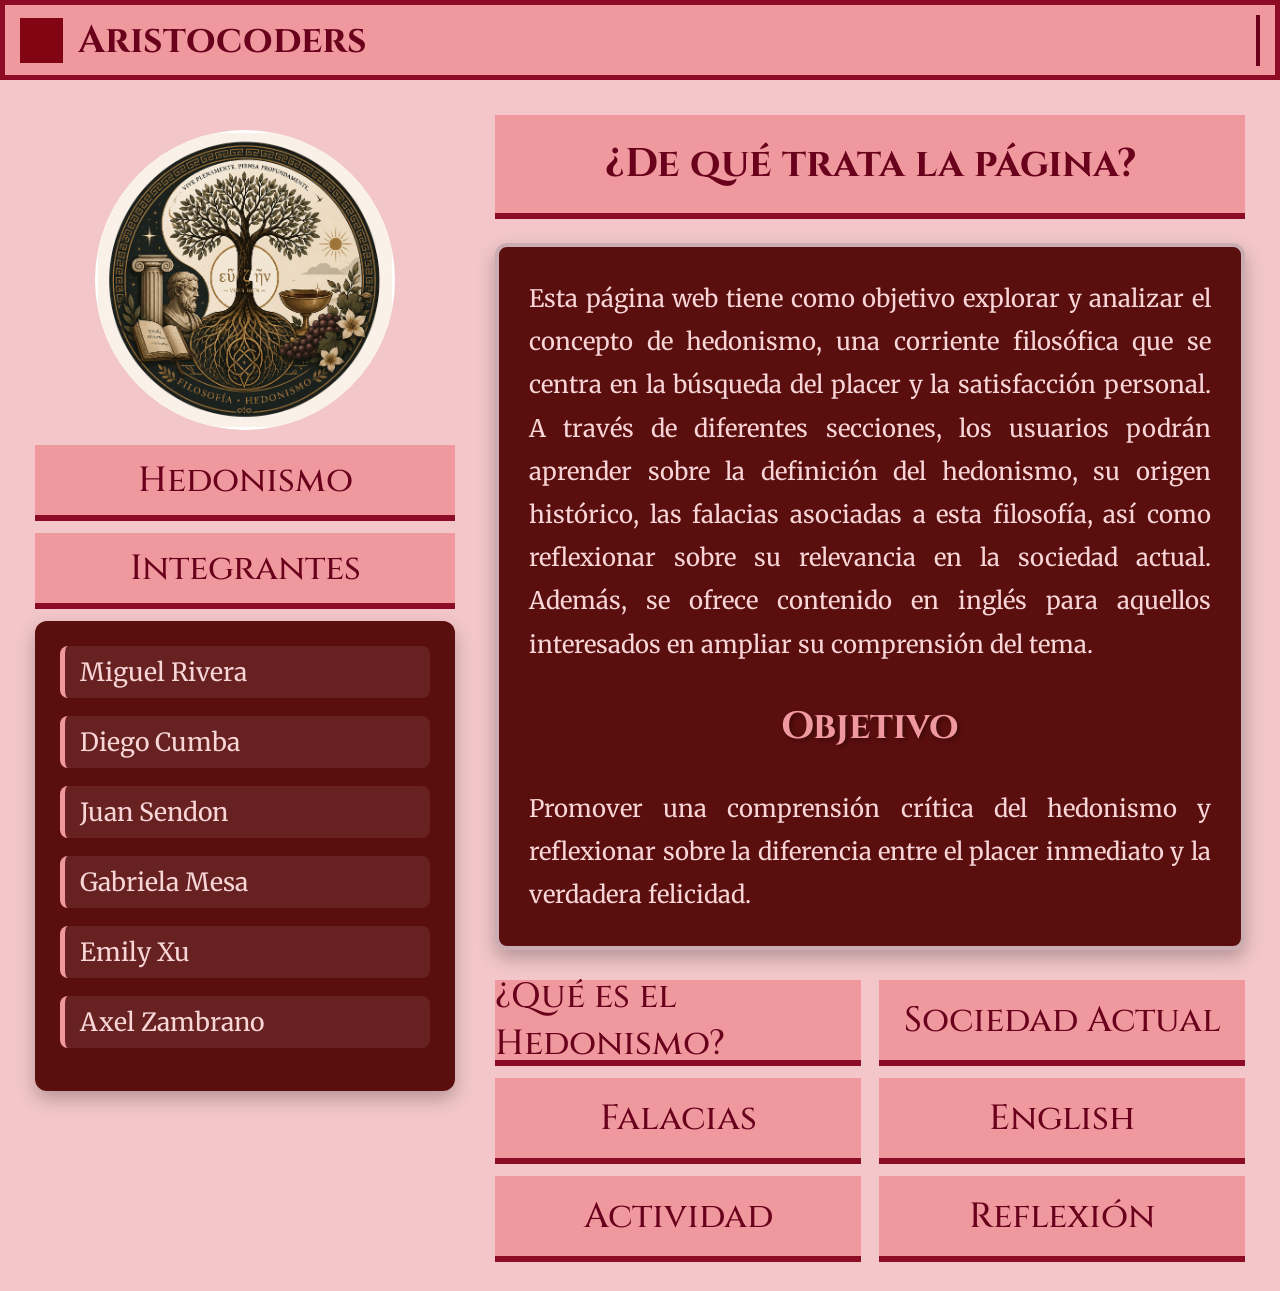
==== docs/index.html @ b68eaf39 "Cmabios" ====
<!DOCTYPE html>
<html lang="es">
<head>
<link href="https://fonts.googleapis.com/css2?family=Cinzel:wght@500;700&family=Merriweather:wght@300;400;700&display=swap" rel="stylesheet">
<meta charset="UTF-8">
<meta name="viewport" content="width=device-width, initial-scale=1.0">

<title>Pagina Web</title>

<link rel="stylesheet" href="../CSS/main.css">

</head>

<body>

    <div id="intro">

    <div class="libro">

        <div class="tapa tapaIzquierda"></div>

        <div class="hoja"></div>

        <div class="tapa tapaDerecha"></div>

    </div>

</div>

<div id="pagina">

<header>

<div class="cuadrito"></div>

<h1 class="escribir">

Aristocoders
</h1>

</header>

<div class="contenedor">

    <aside class="izquierda">

    <div class="logo">
        <img src="../Imagenes/Imagen3.png" alt="Logo">
    </div>

    <button class="btn">
        Hedonismo
    </button>

        <button class="btn">
            Integrantes
        </button>

        <div class="integrantes">

            <div>Miguel Rivera</div>
            <div>Diego Cumba</div>
            <div>Juan Sendon</div>
            <div>Gabriela Mesa</div>
            <div>Emily Xu</div>
            <div>Axel Zambrano</div>



        </div>

    </aside>

    <section class="derecha">

        <h3 class="titulo">
    ¿De qué trata la página?
</h3>


        <div class="descripcion">
            
            <p>
                
                Esta página web tiene como objetivo explorar y analizar el concepto de hedonismo,
                 una corriente filosófica que se centra en la búsqueda del placer y la satisfacción personal. 
                 A través de diferentes secciones, los usuarios podrán aprender sobre la definición del hedonismo,
                  su origen histórico, las falacias asociadas a esta filosofía, así como reflexionar sobre su relevancia 
                  en la sociedad actual. Además, se ofrece contenido en inglés para aquellos interesados en ampliar su 
                  comprensión del tema.
               
            </p>

            <br>

            <h3>Objetivo</h3>

            <br>

            <p>
                Promover una comprensión crítica del hedonismo y reflexionar sobre la diferencia entre el placer inmediato
                 y la verdadera felicidad.
            </p>

</div>

        <div class="opciones">
<a href="hedonismo.html" class="btn2">
    ¿Qué es el Hedonismo?
</a>

<a href="sociedad.html" class="btn2">
    Sociedad Actual
</a>

<a href="falacias.html" class="btn2">
    Falacias
</a>

<a href="english.html" class="btn2">
    English
</a>

<a href="actividad.html" class="btn2">
    Actividad
</a>

<a href="reflexion.html" class="btn2">
    Reflexión
</a>

        </div>

   </section>

</div>

</div>

</body>
</html>
---- CSS/main.css ----
@import url("RESET GENERAL.css");
@import url("TIPOGRAFÍAS.css");
@import url("HEADER.css");
@import url("LAYOUT.css");
@import url("LOGO.css");
@import url("BOTONES.css");
@import url("INTEGRANTES.css");
@import url("DESCRIPCIÓN.css");
@import url("ANIMACIONES.css");
@import url("RESPONSIVE.css");
@import url("PÁGINA HEDONISMO.css");
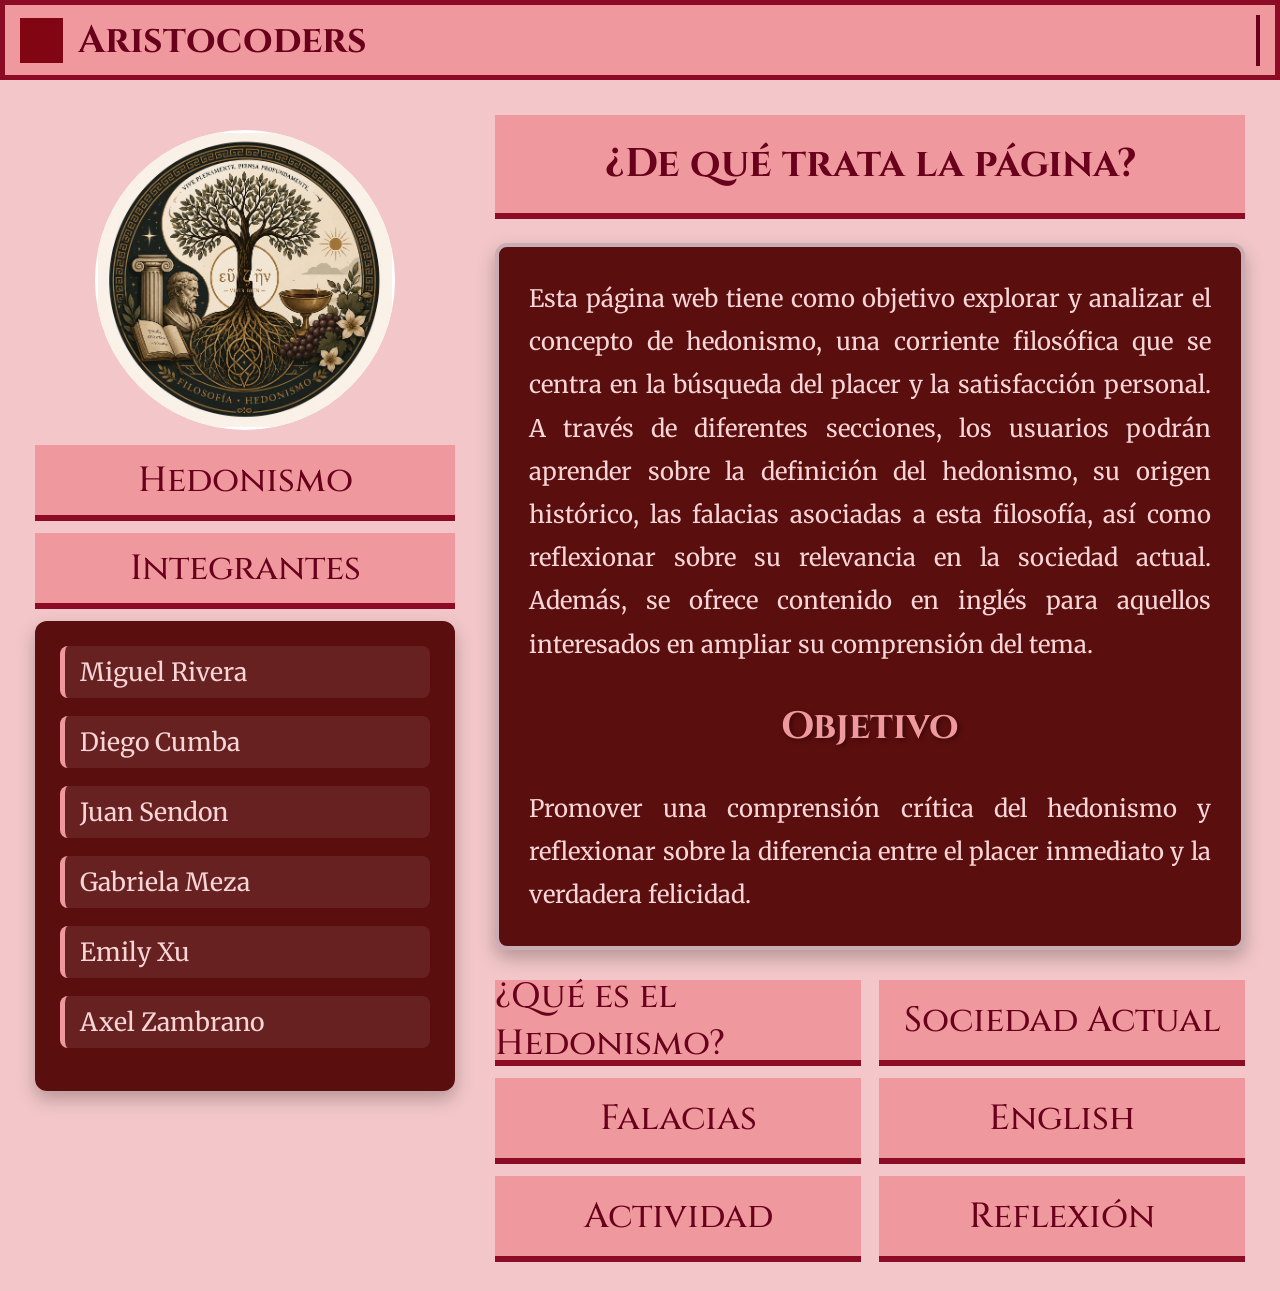
==== commit 790af25b: "Update index.html" ====
--- a/docs/index.html
+++ b/docs/index.html
@@ -7,7 +7,7 @@
 
 <title>Pagina Web</title>
 
-<link rel="stylesheet" href="../CSS/main.css">
+<link rel="stylesheet" href="CSS/main.css">
 
 </head>
 
@@ -45,7 +45,7 @@
     <aside class="izquierda">
 
     <div class="logo">
-        <img src="../Imagenes/Imagen3.png" alt="Logo">
+        <img src="Imagenes/Imagen3.png" alt="Logo">
     </div>
 
     <button class="btn">
@@ -61,7 +61,7 @@
             <div>Miguel Rivera</div>
             <div>Diego Cumba</div>
             <div>Juan Sendon</div>
-            <div>Gabriela Mesa</div>
+            <div>Gabriela Meza</div>
             <div>Emily Xu</div>
             <div>Axel Zambrano</div>
 
--- a/docs/CSS/main.css
+++ b/docs/CSS/main.css
@@ -0,0 +1,11 @@
+@import url("RESET GENERAL.css");
+@import url("TIPOGRAFÍAS.css");
+@import url("HEADER.css");
+@import url("LAYOUT.css");
+@import url("LOGO.css");
+@import url("BOTONES.css");
+@import url("INTEGRANTES.css");
+@import url("DESCRIPCIÓN.css");
+@import url("ANIMACIONES.css");
+@import url("RESPONSIVE.css");
+@import url("PÁGINA HEDONISMO.css");
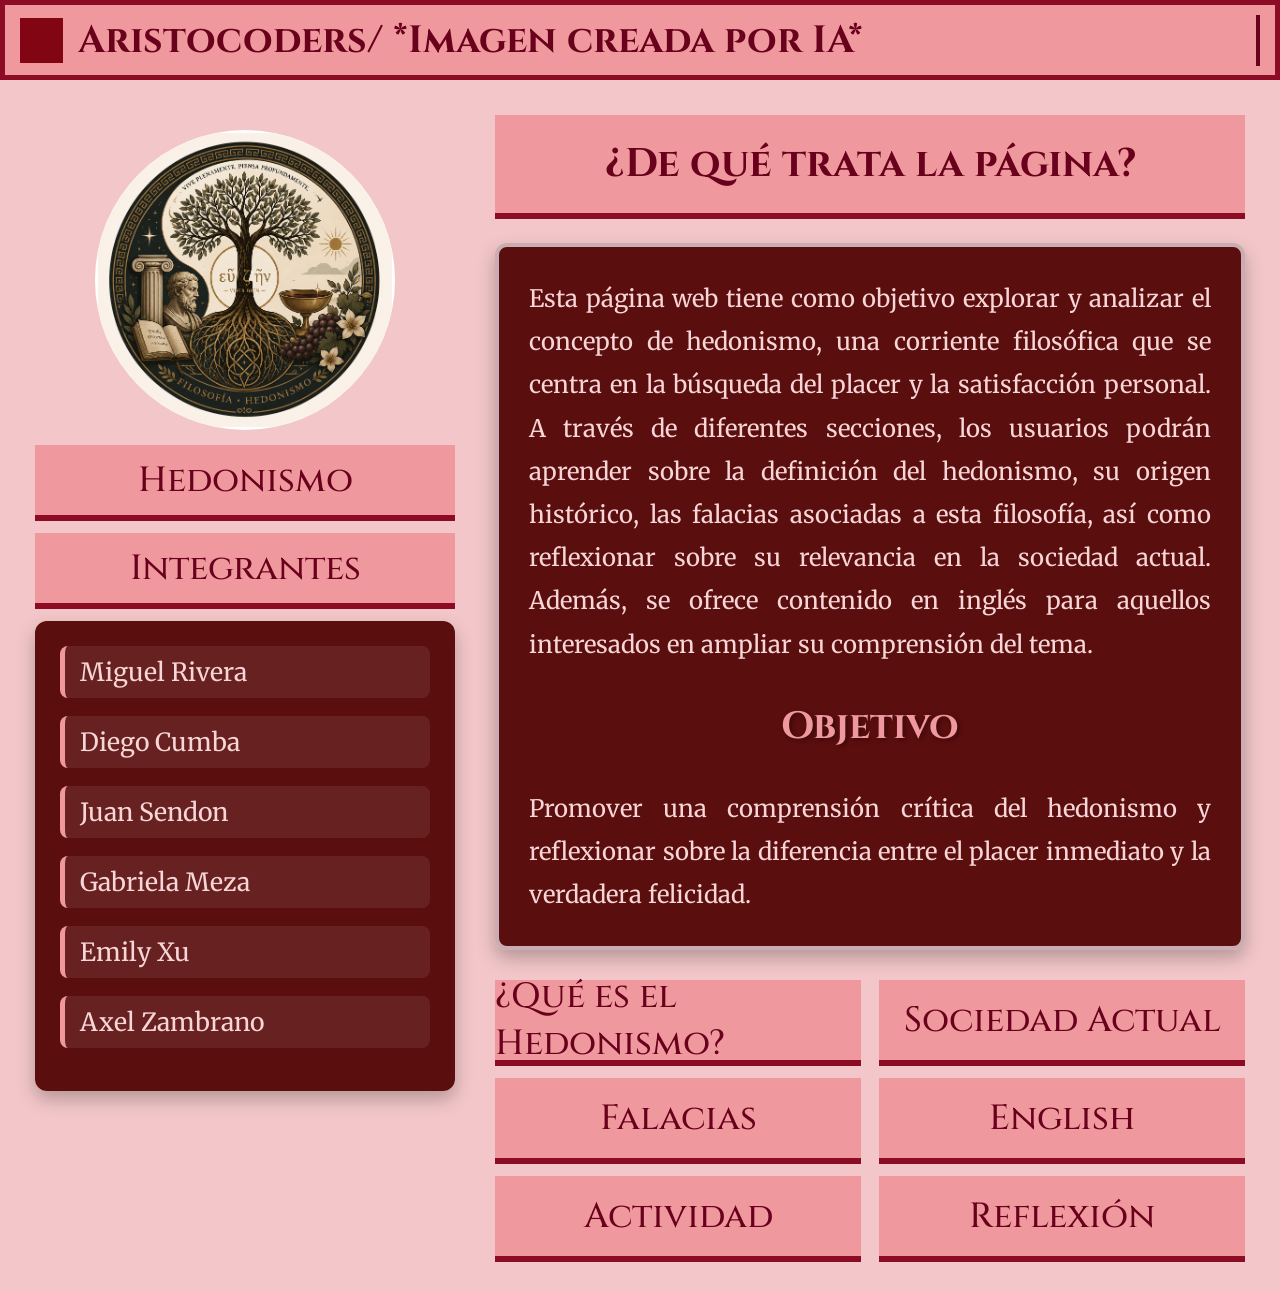
==== commit 5112423a: "Bibliografias" ====
--- a/docs/index.html
+++ b/docs/index.html
@@ -35,7 +35,7 @@
 
 <h1 class="escribir">
 
-Aristocoders
+Aristocoders/ *Imagen creada por IA*
 </h1>
 
 </header>
@@ -136,6 +136,21 @@
 </div>
 
 </div>
+<script>
+
+if(sessionStorage.getItem("introVista")){
+
+    document.body.classList.add("sinAnimacion");
+
+}
+
+else{
+
+    sessionStorage.setItem("introVista","si");
+
+}
+
+</script>
 
 </body>
 </html>
--- a/docs/CSS/main.css
+++ b/docs/CSS/main.css
@@ -8,4 +8,5 @@
 @import url("DESCRIPCIÓN.css");
 @import url("ANIMACIONES.css");
 @import url("RESPONSIVE.css");
-@import url("PÁGINA HEDONISMO.css");+@import url("PÁGINA HEDONISMO.css");
+
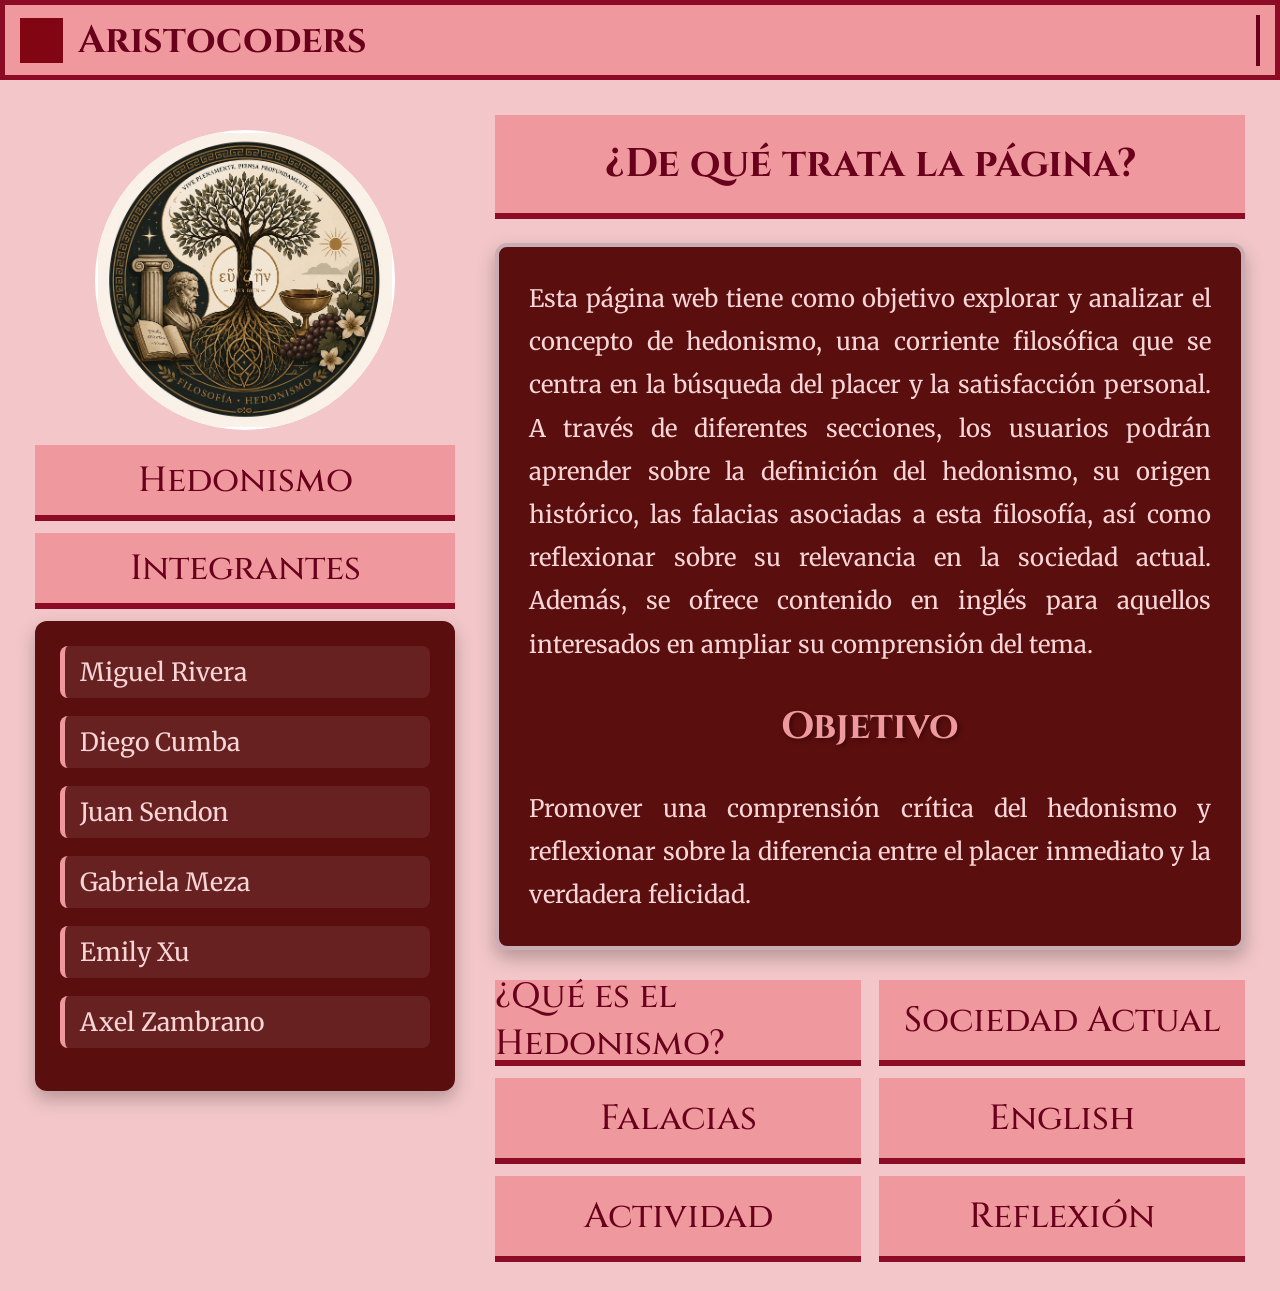
==== commit 43f26063: "Update index.html" ====
--- a/docs/index.html
+++ b/docs/index.html
@@ -35,7 +35,7 @@
 
 <h1 class="escribir">
 
-Aristocoders/ *Imagen creada por IA*
+Aristocoders
 </h1>
 
 </header>
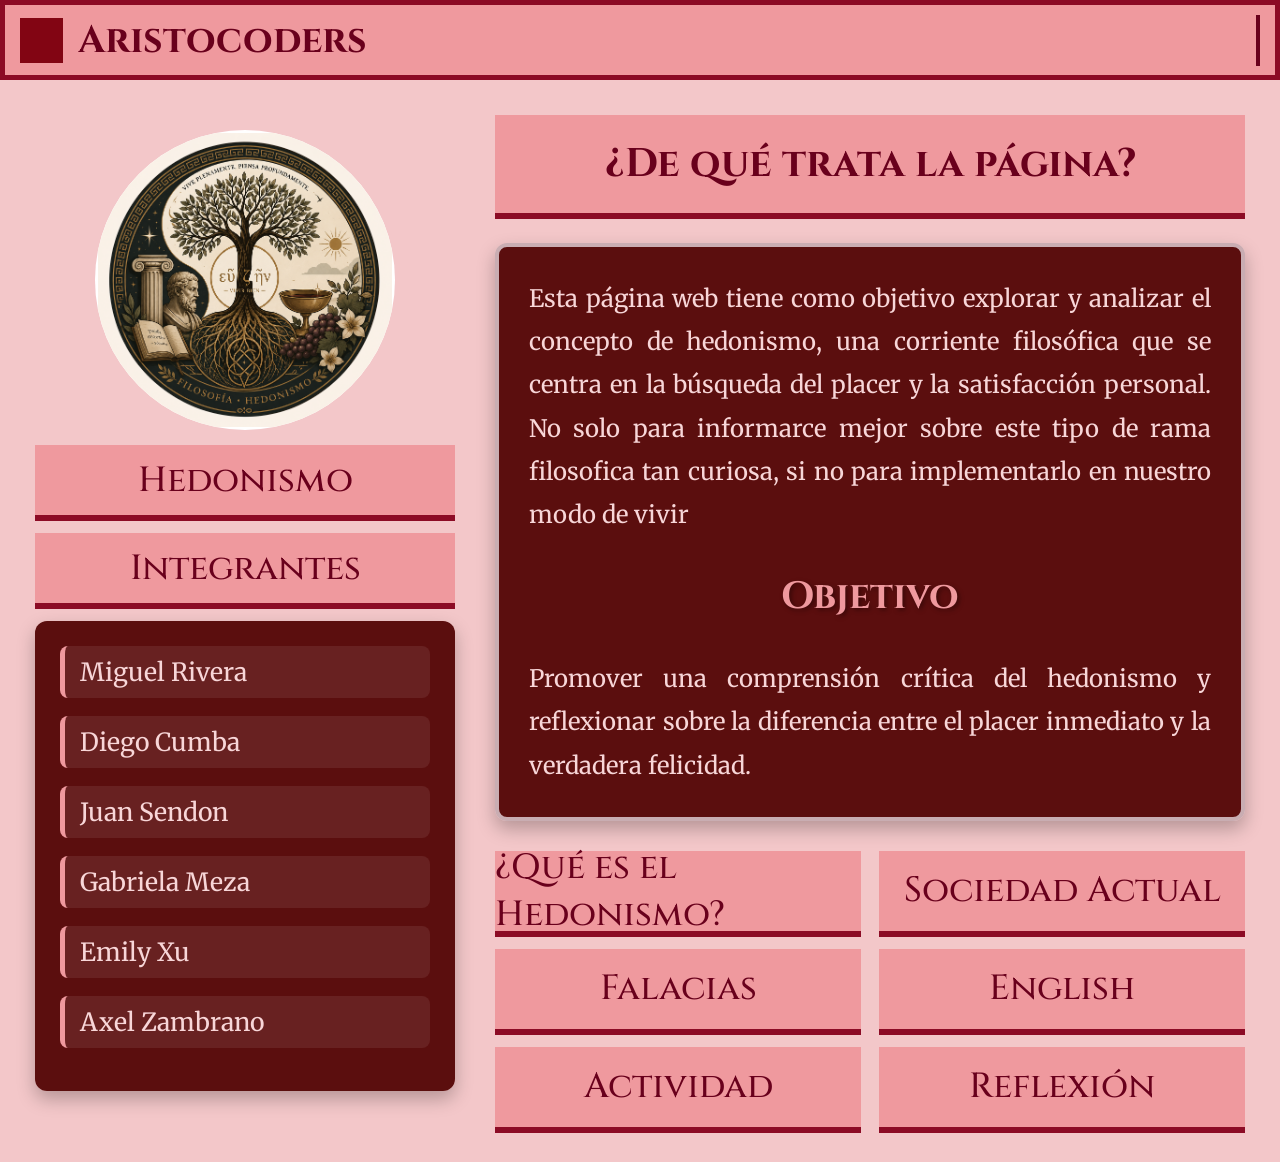
==== commit f66a0c59: "Revise hedonism description in index.html Replaced the existing paragraph with a new description emp" ====
--- a/docs/index.html
+++ b/docs/index.html
@@ -84,11 +84,7 @@
                 
                 Esta página web tiene como objetivo explorar y analizar el concepto de hedonismo,
                  una corriente filosófica que se centra en la búsqueda del placer y la satisfacción personal. 
-                 A través de diferentes secciones, los usuarios podrán aprender sobre la definición del hedonismo,
-                  su origen histórico, las falacias asociadas a esta filosofía, así como reflexionar sobre su relevancia 
-                  en la sociedad actual. Además, se ofrece contenido en inglés para aquellos interesados en ampliar su 
-                  comprensión del tema.
-               
+                No solo para informarce mejor sobre este tipo de rama filosofica tan curiosa, si no para implementarlo en nuestro modo de vivir
             </p>
 
             <br>
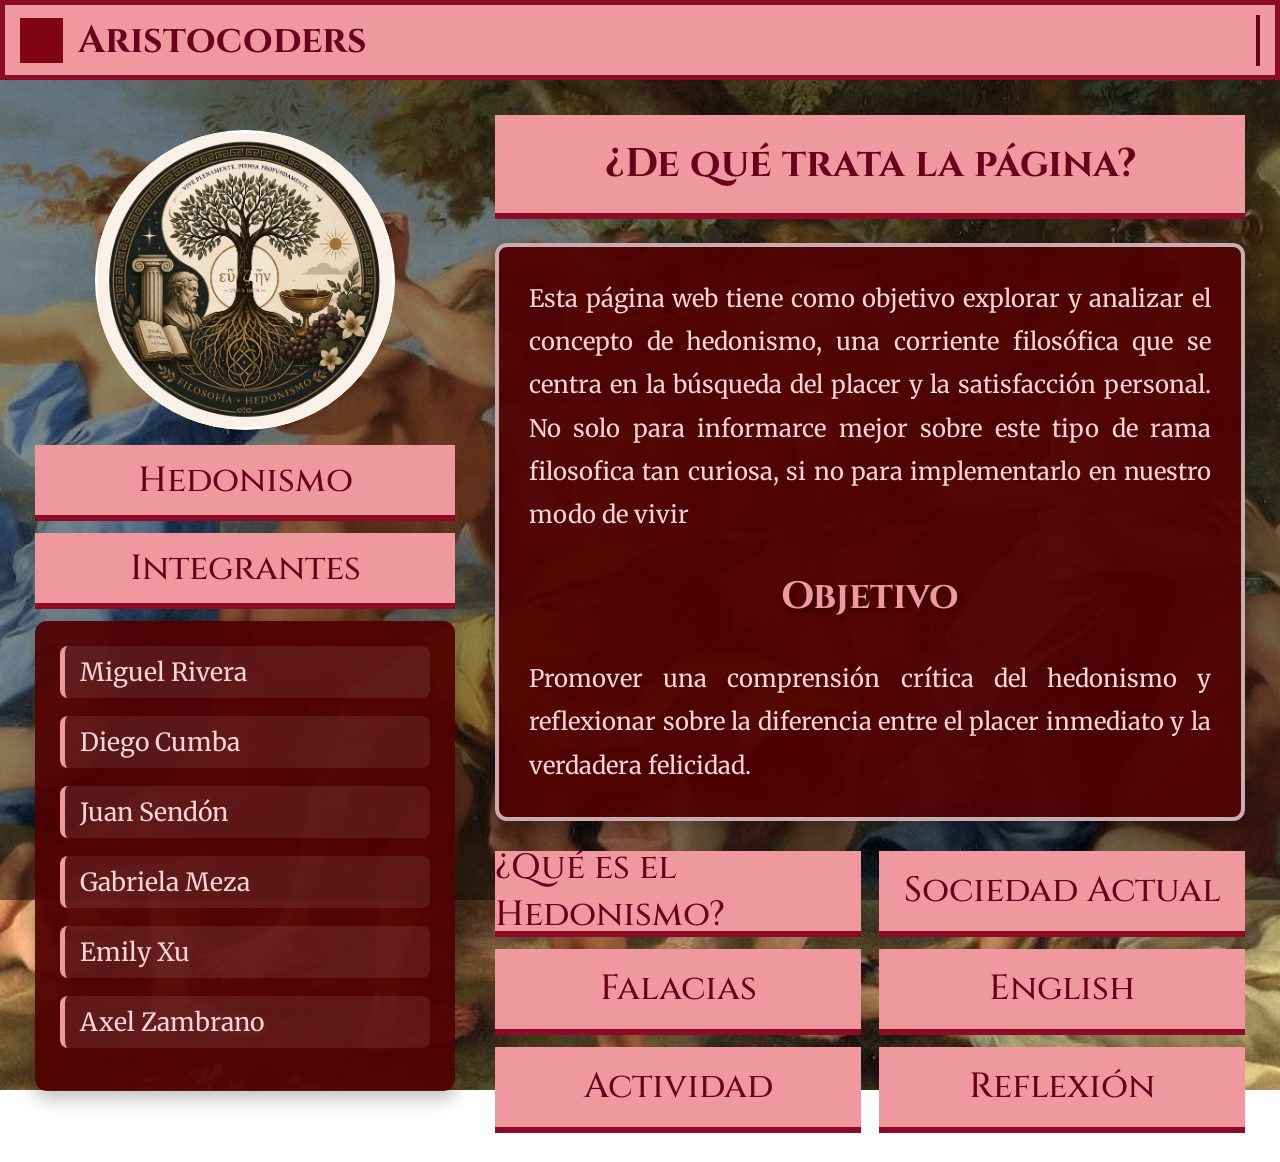
==== commit 3f3a422a: "Correct spelling of 'Sendon' to 'Sendón'" ====
--- a/docs/index.html
+++ b/docs/index.html
@@ -60,7 +60,7 @@
 
             <div>Miguel Rivera</div>
             <div>Diego Cumba</div>
-            <div>Juan Sendon</div>
+            <div>Juan Sendón</div>
             <div>Gabriela Meza</div>
             <div>Emily Xu</div>
             <div>Axel Zambrano</div>
